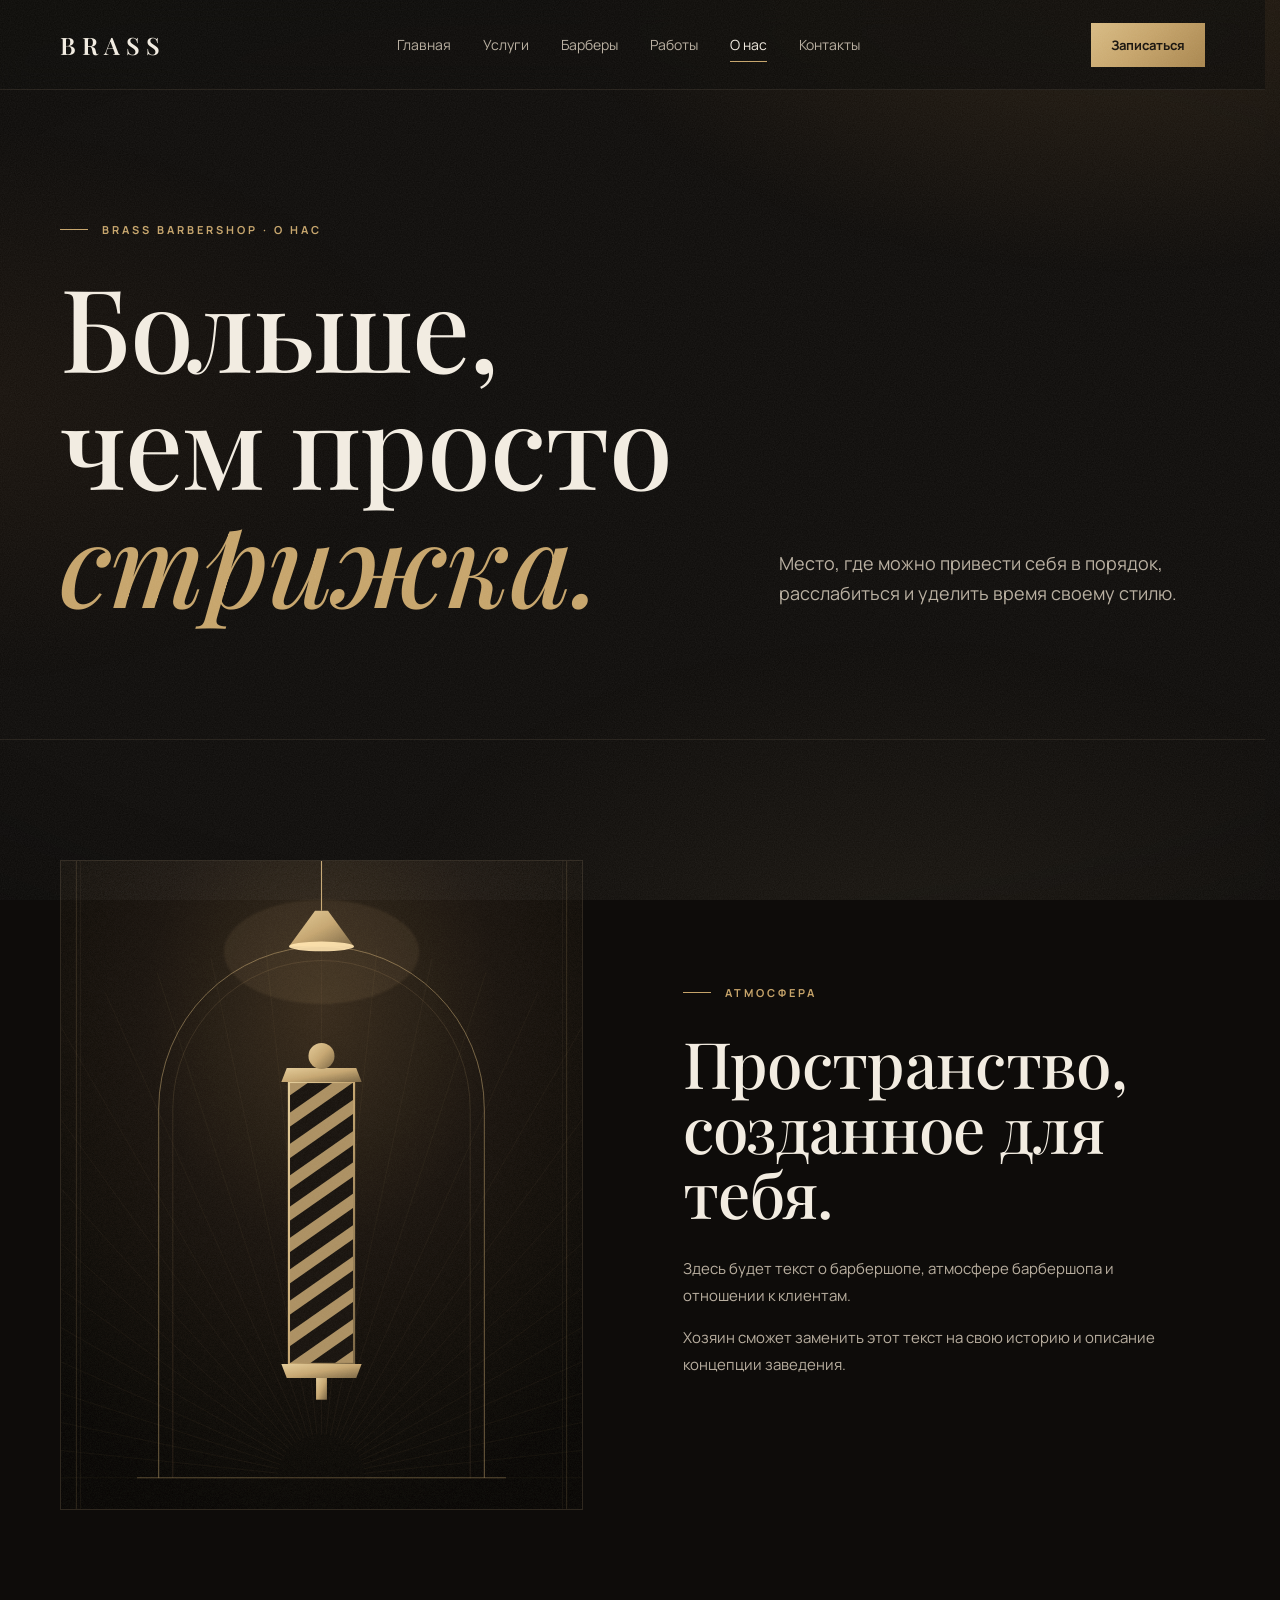
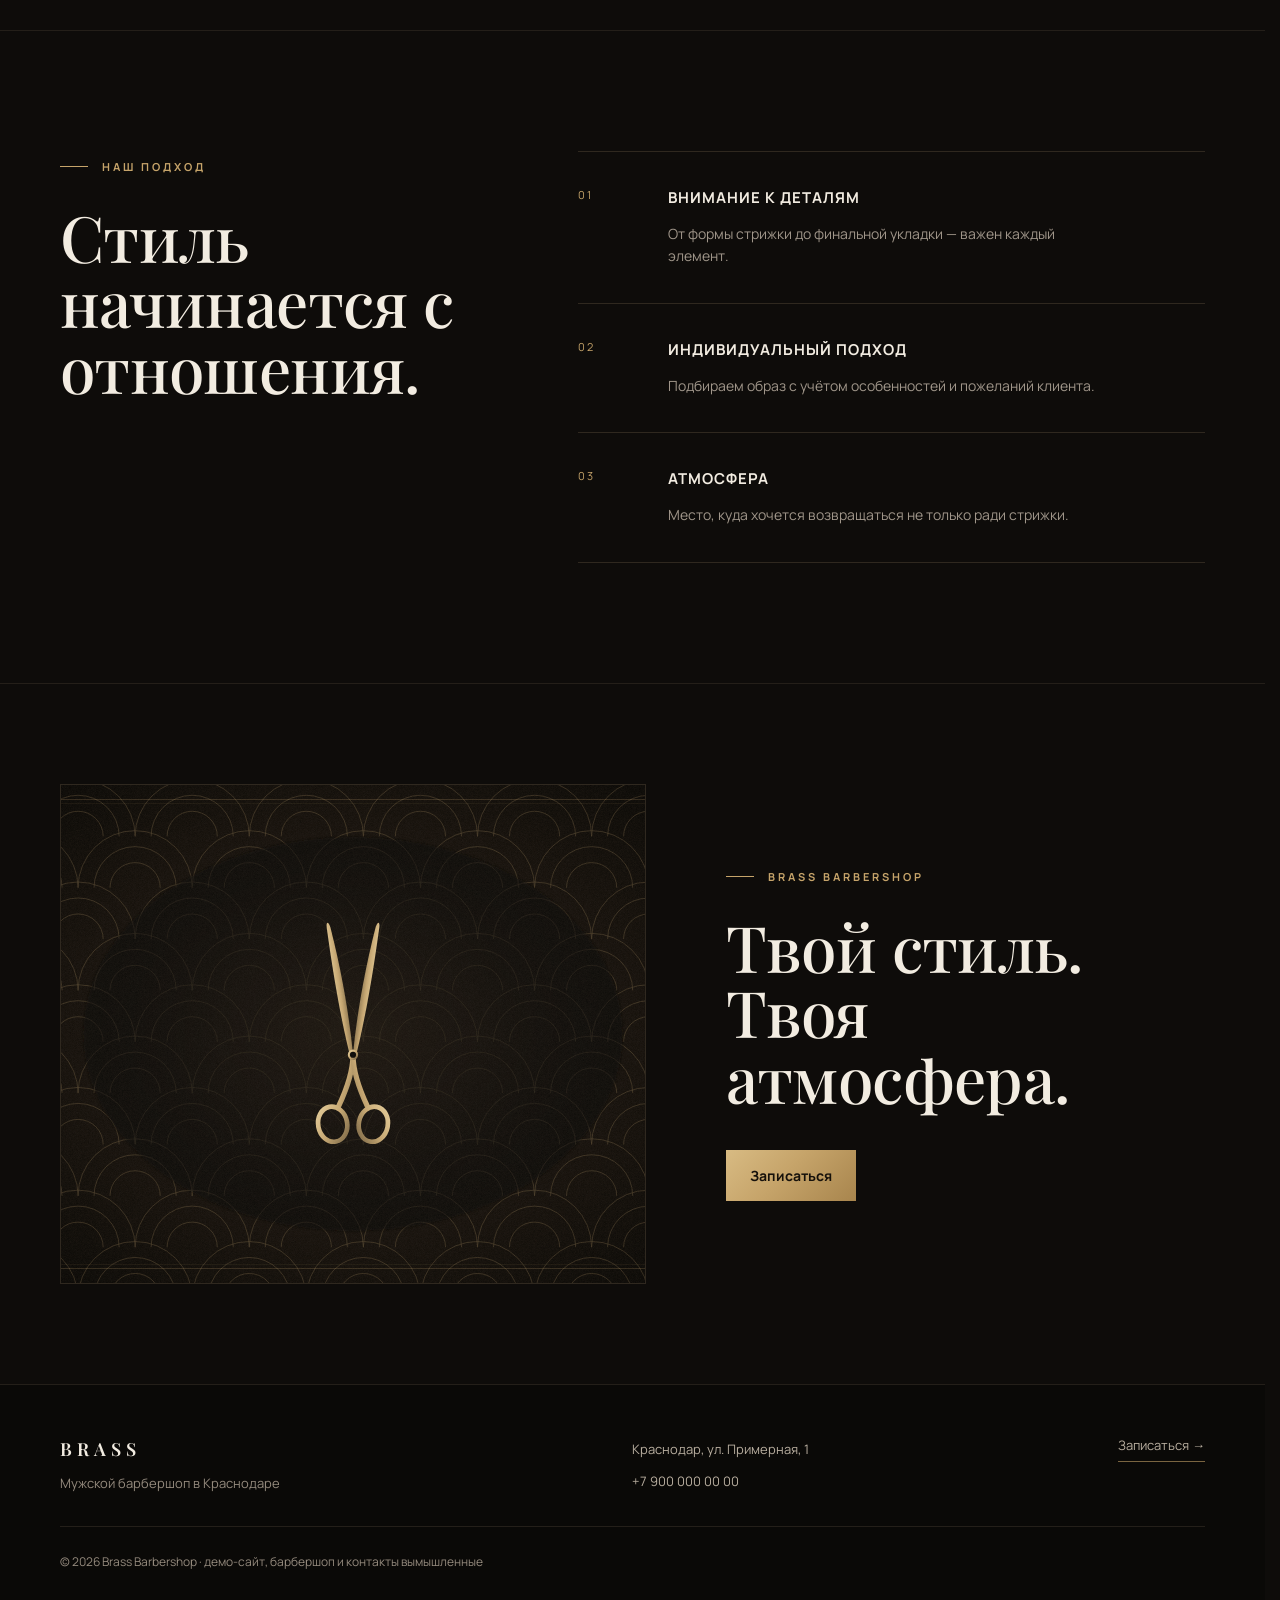
==== about.html @ c5e8a31a "Barbershop website template Static multi-page site for a men's barbershop with a fictional brand "Br" ====
<!DOCTYPE html>
<html lang="ru">

<head>

    <meta charset="UTF-8">

    <meta name="viewport"
          content="width=device-width, initial-scale=1.0">

    <title>О нас — Brass Barbershop</title>

    <!-- Демо-версия: закрыта от поисковиков до согласования с владельцем.
         После подписания договора удалить эту строку (см. README). -->
    <meta name="robots" content="noindex, nofollow">

    <meta name="description" content="О Brass Barbershop — мужском барбершопе в Краснодаре: атмосфера, подход и внимание к деталям.">

    <meta property="og:type" content="website">
    <meta property="og:site_name" content="Brass Barbershop">
    <meta property="og:locale" content="ru_RU">
    <meta property="og:title" content="О нас — Brass Barbershop">
    <meta property="og:description" content="О Brass Barbershop — мужском барбершопе в Краснодаре: атмосфера, подход и внимание к деталям.">

    <meta property="og:url" content="https://tsum323.github.io/barbershop-template/about.html">
    <meta property="og:image" content="https://tsum323.github.io/barbershop-template/images/og-image.jpg">
    <meta property="og:image:width" content="1200">
    <meta property="og:image:height" content="630">
    <meta property="og:image:alt" content="Латунные бритва и ножницы под лампой">
    <meta name="twitter:card" content="summary_large_image">

    <link rel="canonical" href="https://tsum323.github.io/barbershop-template/about.html">
    <meta name="theme-color" content="#0e0c0a">

    <link rel="icon" href="favicon.svg" type="image/svg+xml">
    <link rel="apple-touch-icon" href="apple-touch-icon.png">

    <link rel="preload" href="fonts/playfair-display-cyrillic-500-normal.woff2" as="font" type="font/woff2" crossorigin>
    <link rel="preload" href="fonts/manrope-cyrillic-400-normal.woff2" as="font" type="font/woff2" crossorigin>
    <link rel="stylesheet" href="style.css?v=20261015">

</head>

<body>

    <a href="#main" class="skip-link">Перейти к содержимому</a>

    <header class="header">

        <a href="index.html" class="logo">BRASS</a>

        <nav class="nav">
            <a href="index.html">Главная</a>
            <a href="services.html">Услуги</a>
            <a href="barbers.html">Барберы</a>
            <a href="works.html">Работы</a>
            <a href="about.html">О нас</a>
            <a href="contacts.html">Контакты</a>
        </nav>

        <a href="contacts.html" class="header-button" data-booking>Записаться</a>

    </header>

<main id="main">

    <section class="about-page-hero">

        <div>

            <p class="section-label">
                BRASS BARBERSHOP · О НАС
            </p>

            <h1>
                Больше,<br>
                чем просто<br>
                <em>стрижка.</em>
            </h1>

        </div>

        <p class="about-page-intro">
            Место, где можно привести себя
            в порядок, расслабиться и уделить
            время своему стилю.
        </p>

    </section>

    <section class="about-story">

        <div class="about-photo">
            <img class="media-fill" src="images/interior.svg" alt="Иллюстрация: барберский столб под лампой" width="960" height="1280" loading="lazy" decoding="async">
        </div>

        <div class="about-story-content">

            <p class="section-label">
                АТМОСФЕРА
            </p>

            <h2>
                Пространство,
                созданное
                для тебя.
            </h2>

            <p>
                Здесь будет текст о барбершопе,
                атмосфере барбершопа и отношении
                к клиентам.
            </p>

            <p>
                Хозяин сможет заменить этот текст
                на свою историю и описание
                концепции заведения.
            </p>

        </div>

    </section>

    <section class="about-values">

        <div class="about-values-heading">

            <p class="section-label">
                НАШ ПОДХОД
            </p>

            <h2>
                Стиль начинается
                с отношения.
            </h2>

        </div>

        <div class="about-values-list">

            <div class="about-value">

                <span>01</span>

                <div>

                    <h3>
                        Внимание к деталям
                    </h3>

                    <p>
                        От формы стрижки до финальной
                        укладки — важен каждый элемент.
                    </p>

                </div>

            </div>

            <div class="about-value">

                <span>02</span>

                <div>

                    <h3>
                        Индивидуальный подход
                    </h3>

                    <p>
                        Подбираем образ с учётом
                        особенностей и пожеланий клиента.
                    </p>

                </div>

            </div>

            <div class="about-value">

                <span>03</span>

                <div>

                    <h3>
                        Атмосфера
                    </h3>

                    <p>
                        Место, куда хочется возвращаться
                        не только ради стрижки.
                    </p>

                </div>

            </div>

        </div>

    </section>

    <section class="about-final">

        <div class="about-final-photo">
            <img class="media-fill" src="images/atmosphere.svg" alt="Иллюстрация: узор в стиле ар-деко и ножницы" width="1280" height="960" loading="lazy" decoding="async">
        </div>

        <div class="about-final-content">

            <p class="section-label">
                BRASS BARBERSHOP
            </p>

            <h2>
                Твой стиль.<br>
                Твоя атмосфера.
            </h2>

            <a href="contacts.html"
               class="button button-light"
               data-booking>
                Записаться
            </a>

        </div>

    </section>

</main>

    <!-- FOOTER -->

    <footer class="footer">

        <div class="footer-brand">
            <a href="index.html" class="footer-logo">BRASS</a>
            <p>Мужской барбершоп в Краснодаре</p>
        </div>

        <address class="footer-contacts">
            <a href="https://yandex.ru/maps/35/krasnodar/" target="_blank" rel="noopener noreferrer">Краснодар, ул. Примерная, 1</a>
            <a href="tel:+79000000000">+7 900 000 00 00</a>
        </address>

        <a href="contacts.html" class="footer-cta" data-booking>Записаться →</a>

        <p class="footer-copy">© <span data-year>2026</span> Brass Barbershop · демо-сайт, барбершоп и контакты вымышленные</p>

    </footer>
<button class="back-to-top" aria-label="Вернуться наверх">↑</button>

<script src="script.js?v=20261015"></script>
</body>

</html>
---- style.css ----
/* FONTS (SIL Open Font License, see fonts/) */

@font-face {
    font-family: "Playfair Display";
    font-style: normal;
    font-weight: 500;
    font-display: swap;
    src: url("fonts/playfair-display-cyrillic-500-normal.woff2") format("woff2");
    unicode-range: U+0301, U+0400-045F, U+0490-0491, U+04B0-04B1, U+2116;
}

@font-face {
    font-family: "Playfair Display";
    font-style: normal;
    font-weight: 500;
    font-display: swap;
    src: url("fonts/playfair-display-latin-500-normal.woff2") format("woff2");
    unicode-range: U+0000-00FF, U+0131, U+0152-0153, U+02BB-02BC, U+02C6, U+02DA, U+02DC, U+0304, U+0308, U+0329, U+2000-206F, U+20AC, U+2122, U+2191, U+2193, U+2212, U+2215, U+FEFF, U+FFFD, U+20BD;
}

@font-face {
    font-family: "Playfair Display";
    font-style: italic;
    font-weight: 500;
    font-display: swap;
    src: url("fonts/playfair-display-cyrillic-500-italic.woff2") format("woff2");
    unicode-range: U+0301, U+0400-045F, U+0490-0491, U+04B0-04B1, U+2116;
}

@font-face {
    font-family: "Playfair Display";
    font-style: italic;
    font-weight: 500;
    font-display: swap;
    src: url("fonts/playfair-display-latin-500-italic.woff2") format("woff2");
    unicode-range: U+0000-00FF, U+0131, U+0152-0153, U+02BB-02BC, U+02C6, U+02DA, U+02DC, U+0304, U+0308, U+0329, U+2000-206F, U+20AC, U+2122, U+2191, U+2193, U+2212, U+2215, U+FEFF, U+FFFD, U+20BD;
}

@font-face {
    font-family: "Playfair Display";
    font-style: normal;
    font-weight: 600;
    font-display: swap;
    src: url("fonts/playfair-display-cyrillic-600-normal.woff2") format("woff2");
    unicode-range: U+0301, U+0400-045F, U+0490-0491, U+04B0-04B1, U+2116;
}

@font-face {
    font-family: "Playfair Display";
    font-style: normal;
    font-weight: 600;
    font-display: swap;
    src: url("fonts/playfair-display-latin-600-normal.woff2") format("woff2");
    unicode-range: U+0000-00FF, U+0131, U+0152-0153, U+02BB-02BC, U+02C6, U+02DA, U+02DC, U+0304, U+0308, U+0329, U+2000-206F, U+20AC, U+2122, U+2191, U+2193, U+2212, U+2215, U+FEFF, U+FFFD, U+20BD;
}

@font-face {
    font-family: "Manrope";
    font-style: normal;
    font-weight: 400;
    font-display: swap;
    src: url("fonts/manrope-cyrillic-400-normal.woff2") format("woff2");
    unicode-range: U+0301, U+0400-045F, U+0490-0491, U+04B0-04B1, U+2116;
}

@font-face {
    font-family: "Manrope";
    font-style: normal;
    font-weight: 400;
    font-display: swap;
    src: url("fonts/manrope-latin-400-normal.woff2") format("woff2");
    unicode-range: U+0000-00FF, U+0131, U+0152-0153, U+02BB-02BC, U+02C6, U+02DA, U+02DC, U+0304, U+0308, U+0329, U+2000-206F, U+20AC, U+2122, U+2191, U+2193, U+2212, U+2215, U+FEFF, U+FFFD, U+20BD;
}

@font-face {
    font-family: "Manrope";
    font-style: normal;
    font-weight: 500;
    font-display: swap;
    src: url("fonts/manrope-cyrillic-500-normal.woff2") format("woff2");
    unicode-range: U+0301, U+0400-045F, U+0490-0491, U+04B0-04B1, U+2116;
}

@font-face {
    font-family: "Manrope";
    font-style: normal;
    font-weight: 500;
    font-display: swap;
    src: url("fonts/manrope-latin-500-normal.woff2") format("woff2");
    unicode-range: U+0000-00FF, U+0131, U+0152-0153, U+02BB-02BC, U+02C6, U+02DA, U+02DC, U+0304, U+0308, U+0329, U+2000-206F, U+20AC, U+2122, U+2191, U+2193, U+2212, U+2215, U+FEFF, U+FFFD, U+20BD;
}

@font-face {
    font-family: "Manrope";
    font-style: normal;
    font-weight: 600;
    font-display: swap;
    src: url("fonts/manrope-cyrillic-600-normal.woff2") format("woff2");
    unicode-range: U+0301, U+0400-045F, U+0490-0491, U+04B0-04B1, U+2116;
}

@font-face {
    font-family: "Manrope";
    font-style: normal;
    font-weight: 600;
    font-display: swap;
    src: url("fonts/manrope-latin-600-normal.woff2") format("woff2");
    unicode-range: U+0000-00FF, U+0131, U+0152-0153, U+02BB-02BC, U+02C6, U+02DA, U+02DC, U+0304, U+0308, U+0329, U+2000-206F, U+20AC, U+2122, U+2191, U+2193, U+2212, U+2215, U+FEFF, U+FFFD, U+20BD;
}

@font-face {
    font-family: "Manrope";
    font-style: normal;
    font-weight: 700;
    font-display: swap;
    src: url("fonts/manrope-cyrillic-700-normal.woff2") format("woff2");
    unicode-range: U+0301, U+0400-045F, U+0490-0491, U+04B0-04B1, U+2116;
}

@font-face {
    font-family: "Manrope";
    font-style: normal;
    font-weight: 700;
    font-display: swap;
    src: url("fonts/manrope-latin-700-normal.woff2") format("woff2");
    unicode-range: U+0000-00FF, U+0131, U+0152-0153, U+02BB-02BC, U+02C6, U+02DA, U+02DC, U+0304, U+0308, U+0329, U+2000-206F, U+20AC, U+2122, U+2191, U+2193, U+2212, U+2215, U+FEFF, U+FFFD, U+20BD;
}

:root {
    /* Тёплый «табачный» тёмный, как морёное дерево в зале */
    --color-bg: #0e0c0a;
    --color-surface: #17130f;

    --color-text: #f2ece1;
    --color-white: #fffaf2;
    --color-text-soft: #b8ae9f;
    --color-text-muted: #a0968a;
    --color-text-faint: #948a7d;

    /* Латунь — бритвы, фурнитура, 1920-е */
    --color-accent: #c6a46a;
    --color-accent-strong: #dcc08a;
    --color-accent-soft: rgba(198, 164, 106, 0.12);

    --color-line: #241f19;
    --color-border: #2f281f;
    --color-border-strong: #3d3428;
    --color-border-hover: #7a6440;

    --placeholder-bg: linear-gradient(145deg, #2a231b, #14110d);

    --font-display: "Playfair Display", Georgia, "Times New Roman", serif;
    --font-body: "Manrope", "Helvetica Neue", Arial, sans-serif;
}

* {
    box-sizing: border-box;
}

html {
    scroll-behavior: smooth;

    /* место под полосу прокрутки всегда зарезервировано,
       поэтому страница не прыгает при открытии окна записи */
    scrollbar-gutter: stable;

    background: var(--color-bg);
}

body {
    position: relative;

    /* свой контекст наложения: фон со светом ламп (z-index: -1)
       рисуется поверх фона body, но под содержимым */
    isolation: isolate;

    margin: 0;

    background: var(--color-bg);
    color: var(--color-text);
    font-family: var(--font-body);

    -webkit-font-smoothing: antialiased;
}

/* Фон: тёплый свет ламп и мягкая виньетка */

body::before {
    content: "";

    position: fixed;
    inset: 0;
    z-index: -1;

    pointer-events: none;

    background:
        radial-gradient(ellipse 70% 55% at 88% -5%, rgba(214, 150, 72, 0.13), transparent 65%),
        radial-gradient(ellipse 55% 45% at -5% 45%, rgba(150, 95, 45, 0.08), transparent 70%),
        radial-gradient(ellipse 60% 50% at 70% 105%, rgba(198, 164, 106, 0.06), transparent 70%),
        radial-gradient(ellipse 120% 90% at 50% 50%, transparent 55%, rgba(0, 0, 0, 0.55) 100%);
}

/* Плёночное зерно поверх всего сайта */

body::after {
    content: "";

    position: fixed;
    inset: 0;
    z-index: 9000;

    pointer-events: none;

    opacity: 0.07;

    background-image: url("data:image/svg+xml,%3Csvg xmlns='http://www.w3.org/2000/svg' width='220' height='220'%3E%3Cfilter id='n'%3E%3CfeTurbulence type='fractalNoise' baseFrequency='0.85' numOctaves='3' stitchTiles='stitch'/%3E%3CfeColorMatrix values='0 0 0 0 1 0 0 0 0 1 0 0 0 0 1 0 0 0 0.9 0'/%3E%3C/filter%3E%3Crect width='100%25' height='100%25' filter='url(%23n)'/%3E%3C/svg%3E");
}

h1,
h2,
.service-price,
.price-value {
    font-variant-numeric: lining-nums;
}

h1,
h2 {
    font-family: var(--font-display);
    font-weight: 500;
    letter-spacing: -0.01em;
}

h1 em,
h2 em {
    font-style: italic;
    color: var(--color-accent);
}

::selection {
    background: var(--color-accent);
    color: var(--color-bg);
}

a {
    color: inherit;
    text-decoration: none;
}

:focus-visible {
    outline: 2px solid var(--color-accent);
    outline-offset: 3px;
}

/* Окно записи открыто: страница под ним не прокручивается
   (position: fixed нужен для iOS Safari, top задаёт script.js) */

body.booking-open {
    position: fixed;

    width: 100%;

    overflow: hidden;
}

/* ACCESSIBILITY HELPERS */

.skip-link {
    position: absolute;
    top: 12px;
    left: 12px;
    z-index: 10000;

    padding: 12px 18px;

    background: var(--color-accent);
    color: var(--color-bg);

    font-size: 14px;
    font-weight: 700;

    transform: translateY(-200%);

    transition: transform 0.2s ease;
}

.skip-link:focus {
    transform: translateY(0);
}

.visually-hidden {
    position: absolute;

    width: 1px;
    height: 1px;

    margin: -1px;
    padding: 0;

    overflow: hidden;
    clip: rect(0 0 0 0);
    white-space: nowrap;

    border: 0;
}

/* HEADER */

.header {
    min-height: 90px;
    padding: 0 60px;

    display: flex;
    align-items: center;
    justify-content: space-between;

    border-bottom: 1px solid var(--color-line);

    position: sticky;

    top: 0;

    z-index: 100;

    background: rgba(14, 12, 10, 0.78);

    backdrop-filter: blur(14px);

    -webkit-backdrop-filter: blur(14px);
}

.logo {
    font-size: 24px;
    font-weight: 600;
    letter-spacing: 6px;

    font-family: var(--font-display);
}

.nav {
    display: flex;
    align-items: center;
    gap: 32px;
}

.nav a {
    color: var(--color-text-soft);
    font-size: 14px;
    transition: color 0.3s ease;
}

.nav a:hover {
    color: var(--color-white);
}

.header-button {
    padding: 13px 20px;

    background: linear-gradient(135deg, #d8bb83 0%, #c6a46a 45%, #a8854d 100%);
    color: #16110b;

    font-size: 13px;
    font-weight: 700;

    transition: transform 0.3s ease,
                background 0.3s ease;
}

.header-button:hover {
    transform: translateY(-2px);
    background: linear-gradient(135deg, #e6cd9b 0%, #d3b37a 45%, #b8955b 100%);

    box-shadow: 0 10px 30px rgba(198, 164, 106, 0.18);
}
/* HERO */

.hero {
    min-height: calc(100vh - 90px);
    padding: 80px 60px;

    display: grid;
    grid-template-columns: 1fr 0.9fr;
    gap: 70px;

    align-items: stretch;
}

.hero-content {
    max-width: 680px;
}

.hero-label {
    margin: 0 0 25px;

    color: var(--color-accent);
    font-size: 12px;
    font-weight: 700;
    letter-spacing: 3px;

    display: flex;

    align-items: center;

    gap: 14px;
}

.hero h1 {
    margin: 0;

    font-size: clamp(52px, 6vw, 88px);
    line-height: 1.02;
    max-width:650px;
}

.hero-description {
    max-width: 520px;
    margin: 30px 0 0;

    color: var(--color-text-soft);
    font-size: 18px;
    line-height: 1.6;
}

.hero-buttons {
    display: flex;
    gap: 15px;
    margin-top: 40px;
    flex-wrap: wrap;
}

.button {
    display: inline-block;
    padding: 16px 24px;

    font-size: 14px;
    font-weight: 700;

    transition: transform 0.3s ease,
                background 0.3s ease,
                color 0.3s ease;
}

.button-light {
    background: linear-gradient(135deg, #d8bb83 0%, #c6a46a 45%, #a8854d 100%);
    color: #16110b;
}

.button-light:hover {
    background: linear-gradient(135deg, #e6cd9b 0%, #d3b37a 45%, #b8955b 100%);
    transform: translateY(-3px);

    box-shadow: 0 10px 30px rgba(198, 164, 106, 0.18);
}

.button-outline {
    border: 1px solid rgba(198, 164, 106, 0.45);
    color: var(--color-text);
}

.button-outline:hover {
    background: var(--color-accent);
    color: #16110b;
    transform: translateY(-3px);

    border-color: var(--color-accent);
}

/* HERO IMAGE */

.hero-image {
    position: relative;

    width: 100%;
    aspect-ratio: 3 / 2;
    overflow: hidden;

    transition:
        transform 0.5s ease,
        box-shadow 0.5s ease;
}

.hero-image:hover {
    transform: translateY(-4px);
    box-shadow:
        0 40px 85px rgba(0, 0, 0, 0.55),
        0 0 0 1px rgba(255, 255, 255, 0.04);
}

.hero-image::before {
    content: "";

    position: absolute;
    inset: 14px;
    z-index: 1;

    pointer-events: none;

    border: 1px solid rgba(220, 192, 138, 0.35);
}

.hero-image::after {
    content: "BRASS";
    position: absolute;
    bottom: 32px;
    left: 34px;

    color: var(--color-accent-strong);
    font-size: 11px;
    letter-spacing: 4px;
    font-weight: 700;

    opacity: 0.8;

    z-index: 1;
}

.hero-image img {
    width: 100%;
    height: 100%;
    display: block;

    object-fit: cover;
    object-position: center;

    transition:
        transform 0.7s ease,
        filter 0.7s ease;

    filter: saturate(0.9) contrast(1.05);
}

.hero-image:hover img {
    transform: scale(1.04);
}

/* INTRO */

.services-preview,
.barbers-preview,
.price-section {
    background: linear-gradient(180deg, rgba(198, 164, 106, 0.035), rgba(198, 164, 106, 0) 55%);
}

.intro,
.services-preview,
.works-preview,
.reviews-preview,
.barbers-preview {
    padding: 120px 60px;
    border-top: 1px solid var(--color-line);
}

.intro-top {
    display: grid;
    grid-template-columns: 0.7fr 1.3fr;
    gap: 60px;
}

.section-label::before,
.hero-label::before {
    content: "";

    width: 28px;
    height: 1px;

    flex-shrink: 0;

    background: var(--color-accent);
}

.section-label {
    margin: 8px 0 0;

    color: var(--color-accent);
    font-size: 11px;
    font-weight: 700;
    letter-spacing: 3px;

    display: flex;

    align-items: center;

    gap: 14px;
}

.intro h2 {
    margin: 0;

    font-size: clamp(40px, 5vw, 68px);
    line-height: 1;
}

.intro-content {
    margin-top: 90px;
    display: grid;
    grid-template-columns: 0.7fr 1.3fr;
    gap: 60px;
}

.intro-text {
    margin: 0;

    color: var(--color-text-soft);
    font-size: 17px;
    line-height: 1.7;
}

.intro-features {
    display: grid;
    grid-template-columns: repeat(3, 1fr);
    gap: 30px;
}

.feature {
    padding-top: 20px;
    border-top: 1px solid var(--color-border-strong);
}

.feature-number {
    color: var(--color-accent);
    font-size: 11px;
    letter-spacing: 2px;
}

.feature h3 {
    margin: 35px 0 15px;

    font-size: 18px;
    line-height: 1.2;
}

.feature p {
    margin: 0;

    color: #8f8a84;
    font-size: 14px;
    line-height: 1.6;
}
/* SERVICES PREVIEW */

.services-heading,
.works-heading,
.reviews-heading,
.barbers-heading {
    display: flex;
    align-items: flex-end;
    justify-content: space-between;
    gap: 40px;
}

.services-heading h2,
.works-heading h2,
.reviews-heading h2,
.barbers-heading h2,
.offers-heading h2 {
    margin: 25px 0 0;

    font-size: clamp(40px, 5vw, 68px);
    line-height: 1;
}

.services-link,
.works-link,
.barbers-link {
    padding-bottom: 8px;

    border-bottom: 1px solid var(--color-border-hover);

    color: var(--color-text-soft);
    font-size: 13px;

    transition: color 0.3s ease,
                border-color 0.3s ease;
}

.services-link:hover,
.works-link:hover,
.barbers-link:hover {
    color: var(--color-white);
    border-color: var(--color-white);
}

/* SERVICE CARDS */

.services-grid {
    margin-top: 80px;

    display: grid;
    grid-template-columns: repeat(2, 1fr);

    border-top: 1px solid var(--color-border-strong);
}
.service-card {
    min-height: 220px;
    padding: 30px;

    display: grid;
    grid-template-columns: 50px 1fr auto;
    gap: 20px;
    align-items: start;

    position: relative;
    overflow: hidden;

    border-bottom: 1px solid var(--color-border-strong);

    transition:
        background 0.4s ease,
        transform 0.4s ease,
        box-shadow 0.4s ease,
        border-color 0.4s ease;
}

.service-card:nth-child(odd) {
    border-right: 1px solid var(--color-border-strong);
}

.service-card:hover {
    background: var(--color-accent-soft);
    transform: translateY(-4px);
    box-shadow: 0 12px 30px rgba(0, 0, 0, 0.18);
}

.service-number {
    color: var(--color-accent);
    font-size: 11px;
    letter-spacing: 2px;
}

.service-info h3 {
    margin: 0;

    font-size: 20px;
    font-weight: 600;
}

.service-info p {
    max-width: 280px;
    margin: 12px 0 0;

    color: var(--color-text-muted);
    font-size: 13px;
    line-height: 1.6;
}

.service-price {
    color: var(--color-accent-strong);
    font-size: 18px;
    font-weight: 600;
    white-space: nowrap;

    font-family: var(--font-display);
}

.services-note {
    margin: 20px 0 0;

    color: var(--color-text-faint);
    font-size: 11px;
}
/* WORKS PREVIEW */

/* WORKS GRID */

.works-grid {
    margin-top: 80px;

    display: grid;
    grid-template-columns: repeat(2, minmax(0,1fr));
    gap: 20px;
}

.work-small span {
    position: absolute;
    left: 20px;
    bottom: 20px;

    padding: 8px 12px;

    color: var(--color-white);
    font-size: 11px;
    font-weight: 700;
    letter-spacing: 2.5px;

    background: rgba(12, 12, 11, 0.72);
    backdrop-filter: blur(8px);

    border: 1px solid rgba(255, 255, 255, 0.12);

    transition:
        background 0.4s ease,
        border-color 0.4s ease,
        transform 0.4s ease;
}

.work-small:hover span {
    background: rgba(12, 12, 11, 0.9);
    border-color: rgba(255, 255, 255, 0.25);
    transform: translateY(-3px);
}
/* WORK CARDS */

.work-small {
    position: relative;

    height: 380px;

    overflow: hidden;

    border: 1px solid var(--color-border);

    background: var(--placeholder-bg);

    transition: transform 0.3s ease,
                border-color 0.3s ease;
}

.work-small:hover {
    transform: translateY(-4px);
    border-color: var(--color-border-hover);
}

.work-placeholder {
    width: 100%;
    height: 100%;

    display: flex;
    align-items: center;
    justify-content: center;

    color: var(--color-text-faint);

    font-size: 13px;
    font-weight: 700;
    letter-spacing: 3px;
}
/* REVIEWS */

.reviews-note {
    max-width: 340px;
    margin: 0;

    color: var(--color-text-faint);
    font-size: 13px;
    line-height: 1.6;
}

.reviews-grid {
    margin-top: 80px;

    display: grid;
    grid-template-columns: repeat(3, 1fr);
    gap: 20px;
}

.review-card {
    min-height: 300px;
    padding: 34px;

    display: flex;
    flex-direction: column;
    justify-content: space-between;

    border: 1px solid var(--color-border);
    background: linear-gradient(160deg, #1b1611, #120f0c);

    transition:
        transform 0.4s ease,
        border-color 0.4s ease;
}

.review-card:hover {
    transform: translateY(-5px);
    border-color: var(--color-border-hover);
}

.review-mark {
    color: var(--color-accent);
    font-family: var(--font-display);
    font-size: 54px;
    line-height: 0.8;
}

.review-card p {
    margin: 26px 0 30px;

    color: var(--color-text-soft);
    font-size: 16px;
    line-height: 1.7;
}

.review-author {
    display: flex;
    flex-direction: column;
    gap: 6px;
}

.review-author strong {
    color: var(--color-text);
    font-size: 11px;
    font-weight: 700;
    letter-spacing: 2px;
}

.review-author span {
    color: var(--color-text-faint);
    font-size: 11px;
}

/* BARBERS */

/* BARBER CARDS */

.barbers-grid {
    margin-top: 80px;

    display: grid;
    grid-template-columns: repeat(3, 1fr);
    gap: 20px;
}

.barber-card {
    display: block;
}

.barber-photo {
    height: 480px;

    display: flex;
    align-items: center;
    justify-content: center;

    border: 1px solid var(--color-border);

    background: var(--placeholder-bg);

    color: var(--color-text-faint);

    font-size: 12px;
    font-weight: 700;
    letter-spacing: 3px;

    transition: transform 0.3s ease,
                border-color 0.3s ease;
}

.barber-card:hover .barber-photo {
    transform: translateY(-4px);
    border-color: var(--color-border-hover);
}

.barber-info {
    padding-top: 20px;

    display: flex;
    justify-content: space-between;
    align-items: flex-start;
}

.barber-info h3 {
    margin: 0;

    font-size: 16px;
    letter-spacing: 1px;
}

.barber-info p {
    margin: 7px 0 0;

    color: var(--color-text-muted);
    font-size: 12px;
}

.barber-info > span {
    color: var(--color-accent);
    font-size: 11px;
    letter-spacing: 2px;
}
/* ABOUT PREVIEW */

.about-preview {
    padding: 120px 60px;

    display: grid;
    grid-template-columns: 1.1fr 0.9fr;
    gap: 80px;

    border-top: 1px solid var(--color-line);
}

.about-photo {
    min-height: 650px;

    display: flex;
    align-items: center;
    justify-content: center;

    border: 1px solid var(--color-border);

    background: var(--placeholder-bg);

    color: var(--color-text-faint);

    font-size: 12px;
    font-weight: 700;
    letter-spacing: 3px;
}

.about-content {
    align-self: center;
    max-width: 560px;
}

.about-content h2 {
    margin: 25px 0 30px;

    font-size: clamp(42px, 5vw, 68px);
    line-height: 1;
}

.about-text {
    max-width: 430px;
    margin: 0;

    color: var(--color-text-soft);
    font-size: 17px;
    line-height: 1.7;
}

.about-link {
    display: inline-block;
    margin-top: 35px;

    padding-bottom: 8px;

    border-bottom: 1px solid var(--color-border-hover);

    color: var(--color-text);
    font-size: 13px;

    transition: border-color 0.3s ease;
}

.about-link:hover {
    border-color: var(--color-white);
}

/* CONTACT PREVIEW */

.contact-preview {
    padding: 120px 60px;

    display: grid;
    grid-template-columns: 1.2fr 0.8fr;
    gap: 80px;

    border-top: 1px solid var(--color-line);
    border-bottom: 1px solid var(--color-line);
}
.contact-main h2 {
    margin: 25px 0 40px;

    font-size: clamp(46px, 6vw, 82px);
    line-height: 1.02;
}

.contact-button {
    display: inline-block;

    padding: 16px 28px;

    background: linear-gradient(135deg, #d8bb83 0%, #c6a46a 45%, #a8854d 100%);
    color: #16110b;

    font-size: 13px;
    font-weight: 700;

    transition: transform 0.3s ease,
                background 0.3s ease;
}

.contact-button:hover {
    background: linear-gradient(135deg, #e6cd9b 0%, #d3b37a 45%, #b8955b 100%);
    transform: translateY(-3px);

    box-shadow: 0 10px 30px rgba(198, 164, 106, 0.18);
}

/* CONTACT INFO */

.contact-info {
    display: flex;
    flex-direction: column;
    gap: 45px;

    align-self: end;
}

.contact-item {
    padding: 30px 0;

    border-top: 1px solid var(--color-border);
}

.contact-item:last-child {
    border-bottom: 1px solid var(--color-border);
}

.contact-item span {
    display: block;

    margin-bottom: 12px;

    color: var(--color-text-faint);

    font-size: 11px;
    font-weight: 700;
    letter-spacing: 2px;
}

.contact-item p,
.contact-item a {
    display: block;

    margin: 0;

    color: var(--color-text);

    font-size: 16px;
    line-height: 1.6;
}

.contact-item a {
    transition: color 0.3s ease;
}

.contact-item a:hover {
    color: var(--color-white);
}

/* SERVICES PAGE */

.services-page-hero,
.barbers-page-hero,
.works-page-hero {
    padding: 120px 60px 140px;

    border-bottom: 1px solid var(--color-line);
}

.services-page-hero h1,
.barbers-page-hero h1,
.works-page-hero h1 {
    margin: 30px 0 0;

    font-size: clamp(64px, 9vw, 130px);
    line-height: 1.02;
}

/* PRICE */

.price-section {
    padding: 120px 60px;
}

.price-heading {
    display: grid;
    grid-template-columns: 0.7fr 1.3fr;
    gap: 60px;
}

.price-heading-text {
    max-width: 500px;

    margin: 0;

    font-family: var(--font-body);
    font-weight: 400;

    color: var(--color-text-soft);
    font-size: 20px;
    line-height: 1.5;
}

.price-list {
    margin-top: 80px;

    border-top: 1px solid var(--color-border-strong);
}

.price-item {
    min-height: 180px;

    padding: 30px 0;

    display: grid;
    grid-template-columns: 70px 1fr auto;
    gap: 30px;
    align-items: start;

    border-bottom: 1px solid var(--color-border-strong);

}

.price-item > * {
    transition: transform 0.3s ease;
}

.price-item:hover > * {
    transform: translateX(15px);
}

.price-number {
    color: var(--color-accent);

    font-size: 11px;
    letter-spacing: 2px;
}

.price-info h3 {
    margin: 0;

    font-family: var(--font-display);

    font-size: 24px;
    font-weight: 600;
}

.price-info p {
    max-width: 420px;

    margin: 12px 0 0;

    color: var(--color-text-muted);

    font-size: 14px;
    line-height: 1.6;
}

.price-value {
    color: var(--color-accent-strong);

    font-size: 20px;
    font-weight: 600;

    white-space: nowrap;

    font-family: var(--font-display);
}

.price-note {
    margin: 20px 0 0;

    color: var(--color-text-faint);

    font-size: 11px;
}
/* OFFERS */

.offers-section {
    padding: 120px 60px;

    border-top: 1px solid var(--color-line);
}

.offers-heading {
    display: grid;
    grid-template-columns: 1.1fr 0.9fr;
    gap: 80px;
    align-items: end;
}

.offers-description {
    max-width: 430px;

    margin: 0;

    color: var(--color-text-muted);
    font-size: 15px;
    line-height: 1.7;
}

.offers-grid {
    margin-top: 80px;

    display: grid;
    grid-template-columns: repeat(3, 1fr);
    gap: 20px;
}

.offer-card {
    min-height: 320px;

    padding: 30px;

    display: flex;
    flex-direction: column;
    justify-content: space-between;

    border: 1px solid var(--color-border);

    background: linear-gradient(160deg, #1b1611, #120f0c);

    transition: transform 0.3s ease,
                border-color 0.3s ease;
}

.offer-card:hover {
    transform: translateY(-4px);
    border-color: var(--color-border-hover);
}

.offer-number {
    color: var(--color-accent);

    font-size: 11px;
    letter-spacing: 2px;
}

.offer-card h3 {
    margin: 0;

    font-size: 18px;
    letter-spacing: 1px;
}

.offer-card p {
    max-width: 280px;

    margin: 15px 0 0;

    color: var(--color-text-muted);
    font-size: 13px;
    line-height: 1.6;
}

.offer-card strong {
    font-size: 12px;
    letter-spacing: 2px;
}
/* BARBERS PAGE */

.services-page-description,
.barbers-page-description,
.works-page-description {
    max-width: 500px;

    margin: 45px 0 0;

    color: var(--color-text-soft);
    font-size: 18px;
    line-height: 1.6;
}

.services-page-description {
    max-width: 480px;
}

/* BARBERS LIST */

.barbers-page-list {
    padding: 120px 60px;
}

.barber-page-card {
    display: grid;
    grid-template-columns: 0.9fr 1.1fr;
    gap: 80px;

    padding: 0 0 100px;
    margin-bottom: 100px;

    border-bottom: 1px solid var(--color-border-strong);
}

.barber-page-card:last-child {
    margin-bottom: 0;
}

.barber-page-photo {
    height: 620px;

    display: flex;
    align-items: center;
    justify-content: center;

    border: 1px solid var(--color-border);

    background: var(--placeholder-bg);

    color: var(--color-text-faint);

    font-size: 12px;
    font-weight: 700;
    letter-spacing: 3px;
}

.barber-page-info {
    align-self: center;

    display: grid;
    grid-template-columns: 1fr 0.7fr;
    gap: 60px;
}

.barber-page-number {
    color: var(--color-accent);

    font-size: 11px;
    letter-spacing: 2px;
}

.barber-page-info h2 {
    margin: 25px 0 8px;

    font-size: clamp(34px, 4vw, 56px);
    line-height: 1;
}

.barber-page-info > div > p {
    margin: 0;

    color: var(--color-text-muted);
    font-size: 13px;
}

.barber-page-description {
    margin: 45px 0 0;

    color: var(--color-text-soft);

    font-size: 15px;
    line-height: 1.7;
}
/* WORKS PAGE */

/* GALLERY */

.works-gallery {
    padding: 100px 60px;

    display: grid;
    grid-template-columns: repeat(2, minmax(0, 1fr));
    gap: 24px;
}

.work-item {
    min-width: 0;
}

.work-photo {
    min-height: 420px;

    display: flex;
    align-items: center;
    justify-content: center;

    border: 1px solid var(--color-border);

    background: var(--placeholder-bg);

    color: var(--color-text-faint);

    font-size: 12px;
    font-weight: 700;
    letter-spacing: 3px;

    text-align: center;
    padding: 30px;
}

.work-caption {
    padding: 18px 0 35px;

    display: flex;
    justify-content: space-between;
    align-items: center;

    border-bottom: 1px solid var(--color-border);
}

.work-caption span {
    color: var(--color-accent);

    font-size: 11px;
    letter-spacing: 2px;
}

.work-caption strong {
    font-size: 12px;
    letter-spacing: 2px;
}
/* ABOUT PAGE */

.about-page-hero {
    min-height: 650px;

    padding: 120px 60px;

    display: grid;
    grid-template-columns: 1.2fr 0.8fr;
    gap: 80px;

    align-items: end;

    border-bottom: 1px solid var(--color-line);
}

.about-page-hero h1 {
    margin: 30px 0 0;

    font-size: clamp(64px, 9vw, 130px);
    line-height: 1.02;
}

.about-page-intro {
    max-width: 430px;

    margin: 0 0 10px;

    color: var(--color-text-soft);

    font-size: 18px;
    line-height: 1.7;
}

/* STORY */

.about-story {
    padding: 120px 60px;

    display: grid;
    grid-template-columns: 1fr 1fr;
    gap: 100px;

    border-bottom: 1px solid var(--color-line);
}

.about-story-content {
    align-self: center;
}

.about-story-content h2 {
    margin: 30px 0;

    font-size: clamp(42px, 5vw, 70px);
    line-height: 1.02;
}

.about-story-content > p:not(.section-label) {
    max-width: 500px;

    color: var(--color-text-soft);

    font-size: 15px;
    line-height: 1.8;
}

/* VALUES */

.about-values {
    padding: 120px 60px;

    display: grid;
    grid-template-columns: 0.8fr 1.2fr;
    gap: 100px;

    border-bottom: 1px solid var(--color-line);
}

.about-values-heading h2 {
    margin: 30px 0 0;

    font-size: clamp(42px, 5vw, 70px);
    line-height: 1.02;
}

.about-values-list {
    border-top: 1px solid var(--color-border);
}

.about-value {
    padding: 35px 0;

    display: grid;
    grid-template-columns: 60px 1fr;
    gap: 30px;

    border-bottom: 1px solid var(--color-border);
}

.about-value > span {
    color: var(--color-accent);

    font-size: 11px;
    letter-spacing: 2px;
}

.about-value h3 {
    margin: 0;

    text-transform: uppercase;

    font-size: 15px;
    letter-spacing: 1px;
}

.about-value p {
    max-width: 450px;

    margin: 15px 0 0;

    color: var(--color-text-muted);

    font-size: 14px;
    line-height: 1.6;
}

/* FINAL */

.about-final {
    min-height: 650px;

    padding: 100px 60px;

    display: grid;
    grid-template-columns: 1.1fr 0.9fr;
    gap: 80px;

    align-items: center;
}

.about-final-photo {
    height: 500px;

    display: flex;
    align-items: center;
    justify-content: center;

    border: 1px solid var(--color-border);

    background: var(--placeholder-bg);

    color: var(--color-text-faint);

    font-size: 12px;
    font-weight: 700;
    letter-spacing: 3px;
}

.about-final-content h2 {
    margin: 30px 0 40px;

    font-size: clamp(42px, 5vw, 70px);
    line-height: 1.02;
}
/* CONTACTS PAGE */

.contact-hero {
    min-height: 650px;

    padding: 120px 60px;

    display: grid;
    grid-template-columns: 1.2fr 0.8fr;
    gap: 80px;

    align-items: end;

    border-bottom: 1px solid var(--color-line);
}

.contact-intro h1 {
    margin: 30px 0 0;

    font-size: clamp(64px, 9vw, 130px);
    line-height: 1.02;
}

.contact-description {
    max-width: 430px;

    margin: 30px 0 35px;

    color: var(--color-text-soft);

    font-size: 18px;
    line-height: 1.7;
}

/* MAP */

.contact-map {
    padding: 60px;

    border-bottom: 1px solid var(--color-line);
}

.map-frame {
    display: block;

    width: 100%;
    height: 500px;

    border: 1px solid var(--color-border);

    background: var(--placeholder-bg);
}

.map-wrap {
    position: relative;
}

.map-shield {
    position: absolute;
    inset: 0;
    z-index: 1;

    display: flex;
    align-items: flex-end;
    justify-content: center;

    padding: 0 0 22px;

    border: 0;

    background: transparent;
    color: var(--color-text);

    font: inherit;

    cursor: pointer;
}

.map-shield span {
    padding: 10px 16px;

    background: rgba(14, 12, 10, 0.82);
    border: 1px solid var(--color-border-hover);

    font-size: 13px;
}

.map-wrap.is-active .map-shield {
    display: none;
}

.map-link {
    display: inline-block;

    margin-top: 20px;
    padding-bottom: 8px;

    border-bottom: 1px solid var(--color-border-hover);

    color: var(--color-text-soft);
    font-size: 13px;

    transition:
        color 0.3s ease,
        border-color 0.3s ease;
}

.map-link:hover {
    color: var(--color-white);
    border-color: var(--color-white);
}

/* FINAL */

.contact-final,

.page-cta {
    min-height: 500px;

    padding: 100px 60px;

    display: flex;

    align-items: flex-end;
    justify-content: space-between;

    gap: 60px;
}

.contact-final h2,

.page-cta h2 {
    margin: 30px 0 0;

    font-size: clamp(50px, 6vw, 90px);
    line-height: 1.02;
}

.page-cta {
    border-top: 1px solid var(--color-line);
}

/* кнопка не сжимается, даже если заголовок длинный */

.contact-final .button,
.page-cta .button {
    flex-shrink: 0;
}

/* FOOTER */

.footer {
    padding: 50px 60px 35px;

    display: grid;
    grid-template-columns: 1.2fr 1fr auto;
    gap: 30px 60px;
    align-items: start;

    border-top: 1px solid var(--color-line);

    color: var(--color-text-faint);

    font-size: 13px;
    line-height: 1.6;

    background: rgba(0, 0, 0, 0.25);
}

.footer-logo {
    display: inline-block;

    color: var(--color-text);

    font-family: var(--font-display);
    font-size: 18px;
    font-weight: 600;

    letter-spacing: 5px;
}

.footer p {
    margin: 0;
}

.footer-brand p {
    margin-top: 10px;
}

.footer-contacts {
    display: flex;
    flex-direction: column;
    gap: 4px;

    font-style: normal;
}

.footer-contacts a {
    padding: 4px 0;

    color: var(--color-text-soft);
}

.footer-cta {
    justify-self: start;

    padding-bottom: 6px;

    border-bottom: 1px solid var(--color-border-hover);

    color: var(--color-text-soft);
}

.footer a {
    transition:
        color 0.3s ease,
        border-color 0.3s ease;
}

.footer a:hover {
    color: var(--color-white);
}

.footer-copy {
    grid-column: 1 / -1;

    padding-top: 25px;

    border-top: 1px solid var(--color-line);

    font-size: 12px;
}

/* ========================================
   RESPONSIVE
======================================== */

/* TABLET */

@media (max-width: 1000px) {

    .header {
        padding: 0 35px;
    }

    .nav {
        gap: 0;
    }

    .nav a {
        flex: 1;
        text-align: center;
        font-size: 12px;
    }

    .header-button {
        padding: 11px 16px;
        font-size: 12px;
    }

    /* HERO */

    .hero {
        padding: 70px 35px;

        grid-template-columns: 1fr 0.8fr;

        gap: 35px;
    }

    .hero h1 {
        font-size: clamp(48px, 7vw, 72px);
    }

    .hero-image {
        height: 520px;
    }

    /* ABOUT */

    .about-page-hero {
        padding: 90px 35px;

        gap: 50px;
    }

    .about-page-hero h1 {
        font-size: clamp(54px, 8vw, 90px);
    }

    .about-story {
        padding: 90px 35px;

        gap: 60px;
    }

    .about-photo {
        min-height: 500px;
    }

    .about-values {
        padding: 90px 35px;

        gap: 60px;
    }

    .about-final {
        padding: 80px 35px;

        gap: 50px;
    }

    /* CONTACTS */

    .contact-hero {
        padding: 90px 35px;

        gap: 50px;
    }

    .contact-map {
        padding: 35px;
    }

    .contact-final,

    .page-cta {
        padding: 80px 35px;
    }

    .footer {
        padding: 45px 35px 30px;

        gap: 30px 40px;
    }

}

/* SMALL TABLET */

@media (max-width: 900px) {

    /* HEADER */

    .header {
        position: relative;

        min-height: auto;

        padding: 20px;

        flex-wrap: wrap;

        gap: 18px;
    }

    .logo {
        margin-right: auto;
    }

    .header-button {
        flex-shrink: 0;
    }

    .nav {
        order: 3;

        width: 100%;

        justify-content: flex-start;

        gap: 24px;

        overflow-x: auto;

        padding: 0 5px;

        scrollbar-width: none;
    }

    .nav::-webkit-scrollbar {
        display: none;
    }

    /* высота ссылки ~42px — удобно попадать пальцем */

    .nav a {
        flex-shrink: 0;

        padding: 12px 0;

        white-space: nowrap;

        font-size: 13px;
    }

    .nav a::after {
        bottom: 6px;
    }

    /* SERVICE CARDS: цена под описанием, иначе на iPad она обрезается */

    .service-card {
        grid-template-columns: 40px 1fr;
        gap: 10px 15px;
    }

    .service-price {
        grid-column: 2;
    }

    /* HERO */

    .hero {
        grid-template-columns: 1fr;

        gap: 40px;

        padding: 60px 20px;
    }

    .hero-content {
        max-width: none;
    }

    .hero-image {
        height: auto;

        aspect-ratio: 4 / 3;
    }

    /* BARBERS PAGE */

    .barber-page-card {
        display: block;
    }

    .barber-page-photo {
        min-height: 320px;

        margin-bottom: 35px;
    }

    .barber-page-info {
        display: block;
    }

    .barber-page-description {
        max-width: 100%;

        margin-top: 25px;
    }

}

/* MOBILE */

@media (max-width: 700px) {

    /* SECTIONS */

    .intro,
    .services-preview,
    .works-preview,
    .reviews-preview,
    .barbers-preview,
    .price-section,
    .offers-section,
    .barbers-page-list,
    .works-gallery {
        padding: 70px 20px;
    }

    .services-page-hero,
    .barbers-page-hero,
    .works-page-hero {
        padding: 70px 20px 80px;
    }

    .services-page-hero h1,
    .barbers-page-hero h1,
    .works-page-hero h1 {
        font-size: clamp(48px, 14vw, 75px);
    }

    .intro-top,
    .price-heading,
    .offers-heading {
        grid-template-columns: 1fr;
        gap: 30px;
    }

    .services-heading,
    .works-heading,
    .reviews-heading,
    .barbers-heading {
        flex-direction: column;
        align-items: flex-start;
        gap: 30px;
    }

    .services-grid,
    .works-grid,
    .reviews-grid,
    .barbers-grid,
    .price-list,
    .offers-grid {
        margin-top: 50px;
    }

    /* SERVICE CARDS */

    .service-card {
        min-height: auto;
        padding: 25px 0;
    }

    .service-card:nth-child(odd) {
        border-right: none;
    }

    /* PRICE */

    .price-item {
        min-height: auto;

        grid-template-columns: 40px 1fr;
        gap: 10px 15px;
    }

    .price-value {
        grid-column: 2;
    }

    /* GRIDS */

    .services-grid,
    .works-grid,
    .barbers-grid,
    .reviews-grid,
    .offers-grid,
    .works-gallery {
        grid-template-columns: 1fr;
    }

    .works-gallery {
        gap: 20px;
    }


    .intro-content {
        grid-template-columns: 1fr;
        gap: 50px;
    }

    .intro-features {
        grid-template-columns: 1fr;
        gap: 35px;
    }

    /* HEADER: меню в две строки, все пункты видны без прокрутки */

    .logo {
        font-size: 20px;
    }

    .nav {
        display: grid;
        grid-template-columns: repeat(3, auto);
        justify-content: space-between;
        gap: 0 12px;

        overflow: visible;

        padding: 0;
    }

    .nav a {
        flex: none;
    }

    .header-button {
        padding: 10px 14px;

        font-size: 11px;
    }

    /* HERO */

    .hero {
        min-height: auto;
    }

    .hero-label {
        margin-bottom: 20px;

        font-size: 11px;
        letter-spacing: 2px;
    }

    .hero h1 {
        font-size: clamp(48px, 15vw, 70px);
    }

    .hero-description {
        margin-top: 25px;

        font-size: 15px;
    }

    .hero-buttons {
        margin-top: 30px;
    }

    .button {
        padding: 14px 20px;

        font-size: 12px;
    }

    /* ABOUT PREVIEW */

    .about-preview {
        display: block;
        padding: 80px 24px;
    }

    .about-content {
        max-width: 100%;
    }

    .about-content h2 {
        font-size: 36px;
        line-height: 1.05;
    }

    .about-text {
        max-width: 100%;
        font-size: 15px;
        line-height: 1.6;
    }

    /* CONTACT PREVIEW */

    .contact-preview {
        padding: 80px 25px;
        grid-template-columns: 1fr;
        gap: 30px;
    }

    /* ABOUT HERO */

    .about-page-hero {
        min-height: auto;

        padding: 70px 20px;

        display: flex;
        flex-direction: column;

        gap: 40px;

        align-items: flex-start;
    }

    .about-page-hero h1 {
        font-size: clamp(50px, 15vw, 75px);
    }

    .about-page-intro {
        font-size: 16px;
    }

    /* ABOUT STORY */

    .about-story {
        padding: 70px 20px;

        display: flex;
        flex-direction: column;

        gap: 50px;
    }

    .about-photo {
        min-height: 420px;
    }

    .about-story-content h2 {
        font-size: clamp(40px, 12vw, 60px);
    }

    /* ABOUT VALUES */

    .about-values {
        padding: 70px 20px;

        display: flex;
        flex-direction: column;

        gap: 50px;
    }

    .about-values-heading h2 {
        font-size: clamp(40px, 12vw, 60px);
    }

    .about-value {
        grid-template-columns: 40px 1fr;

        gap: 15px;

        padding: 25px 0;
    }

    /* ABOUT FINAL */

    .about-final {
        min-height: auto;

        padding: 70px 20px;

        display: flex;
        flex-direction: column;

        gap: 40px;

        align-items: stretch;
    }

    .about-final-photo {
        height: 380px;
    }

    .about-final-content h2 {
        font-size: clamp(40px, 12vw, 60px);
    }

    /* CONTACTS */

    .contact-hero {
        min-height: auto;

        padding: 70px 20px;

        display: flex;
        flex-direction: column;
gap: 55px;

        align-items: stretch;
    }

    .contact-intro h1 {
        font-size: clamp(50px, 15vw, 75px);
    }

    .contact-description {
        font-size: 15px;
    }

    .contact-map {
        padding: 20px;
    }

    .map-frame {
        height: 350px;
    }

    .contact-final,

    .page-cta {
        min-height: auto;

        padding: 70px 20px;

        display: flex;
        flex-direction: column;

        align-items: flex-start;

        gap: 35px;
    }

    .contact-final h2,

    .page-cta h2 {
        font-size: clamp(45px, 13vw, 65px);
    }

    /* FOOTER */

    /* нижний отступ: кнопка «наверх» не закрывает текст подвала */

    .footer {
        padding: 40px 20px 100px;

        grid-template-columns: 1fr;
        gap: 25px;
    }

}
/* ========================================
   PREMIUM MOTION
======================================== */

/* PAGE LOAD */

body {
    animation: pageFade 0.8s ease both;
}

@keyframes pageFade {
    from {
        opacity: 0;
    }

    to {
        opacity: 1;
    }
}

/* BUTTONS */

.button,
.header-button {
    position: relative;
    overflow: hidden;

    transition:
        transform 0.35s ease,
        background 0.35s ease,
        color 0.35s ease,
        border-color 0.35s ease;
}

.button::after,
.header-button::after {
    content: "";

    position: absolute;

    top: 0;
    left: -130%;

    width: 100%;
    height: 100%;

    background: rgba(255, 255, 255, 0.12);

    transform: skewX(-20deg);

    transition: left 0.5s ease;
}

.button:hover::after,
.header-button:hover::after {
    left: 130%;
}

/* LINKS */

.nav a {
    position: relative;
}

.nav a::after {
    content: "";

    position: absolute;

    left: 0;
    bottom: -8px;

    width: 0;
    height: 1px;

    background: var(--color-accent);

    transition: width 0.3s ease;
}

.nav a:hover::after {
    width: 100%;
}

/* IMAGES */

.work-small,
.work-photo,
.about-photo,
.about-final-photo,
.barber-photo,
.barber-page-photo {
    position: relative;
    overflow: hidden;
}

/* Фото заполняет блок-заглушку целиком */

.media-fill {
    position: absolute;
    inset: 0;

    width: 100%;
    height: 100%;

    display: block;

    object-fit: cover;

    transition:
        transform 0.7s ease,
        filter 0.7s ease;

    filter: saturate(0.88) contrast(1.05);
}

.work-small:hover .media-fill,
.work-item:hover .media-fill,
.about-photo:hover .media-fill,
.about-final-photo:hover .media-fill,
.barber-page-photo:hover .media-fill,
.barber-card:hover .media-fill {
    transform: scale(1.04);
    filter: saturate(1) contrast(1.05);
}

/* CARDS */

.offer-card {
    position: relative;

    overflow: hidden;

    transition:
        transform 0.4s ease,
        border-color 0.4s ease,
        background 0.4s ease;
}

.offer-card:hover {
    transform: translateY(-6px);

    border-color: var(--color-border-hover);
}

/* CARD INNER EFFECT */

.offer-card::after {
    content: "";

    position: absolute;

    top: 0;
    left: -120%;

    width: 70%;
    height: 100%;

    background: linear-gradient(
        90deg,
        transparent,
        rgba(255, 255, 255, 0.06),
        transparent
    );

    transform: skewX(-18deg);

    transition: left 0.7s ease;
}

.offer-card:hover::after {
    left: 140%;
}

/* BARBER CARDS */

.barber-page-card {
    transition:
        transform 0.45s ease,
        border-color 0.45s ease;
}

.barber-page-card:hover {
    transform: translateY(-5px);

    border-color: var(--color-border-hover);
}
/* ========================================
   BOOKING MODAL
======================================== */

.booking-modal {
    position: fixed;
    inset: 0;

    overscroll-behavior: contain;

    z-index: 9999;

    display: flex;
    align-items: center;
    justify-content: center;

    opacity: 0;

    transition: opacity 0.35s ease;
}

.booking-modal-visible {
    opacity: 1;
}

/* DARK OVERLAY */

.booking-overlay {
    position: absolute;
    inset: 0;

    background: rgba(0, 0, 0, 0.78);

    backdrop-filter: blur(8px);
    -webkit-backdrop-filter: blur(8px);
}

/* WINDOW */

.booking-window {
    position: relative;

    width: min(520px, calc(100% - 40px));

    padding: 55px 50px 45px;

    background: linear-gradient(160deg, #1c1712, #110e0b);

    border: 1px solid var(--color-border-strong);

    box-shadow:
        0 30px 80px rgba(0, 0, 0, 0.55);

    transform: translateY(25px);

    transition: transform 0.4s ease;
}

.booking-modal-visible .booking-window {
    transform: translateY(0);
}

/* CLOSE */

.booking-close {
    position: absolute;

    top: 20px;
    right: 20px;

    width: 38px;
    height: 38px;

    border: 1px solid var(--color-border-strong);

    background: transparent;

    color: var(--color-text-soft);

    font-size: 24px;
    line-height: 1;

    cursor: pointer;

    transition:
        background 0.3s ease,
        color 0.3s ease,
        border-color 0.3s ease;
}

.booking-close:hover {
    background: var(--color-text);

    color: var(--color-bg);

    border-color: var(--color-text);
}

/* TEXT */

.booking-label {
    margin: 0 0 22px;

    color: var(--color-accent);

    font-size: 11px;
    font-weight: 700;

    letter-spacing: 3px;
}

.booking-window h2 {
    margin: 0;

    color: var(--color-text);

    font-size: clamp(38px, 5vw, 54px);

    line-height: 1.02;
}

.booking-text {
    max-width: 380px;

    margin: 25px 0 35px;

    color: var(--color-text-soft);

    font-size: 15px;

    line-height: 1.6;
}

/* ACTIONS */

.booking-actions {
    display: grid;

    gap: 12px;
}

.booking-action {
    display: flex;

    flex-direction: column;

    gap: 7px;

    padding: 20px 22px;

    border: 1px solid var(--color-border);

    background: #1b1917;

    transition:
        transform 0.3s ease,
        border-color 0.3s ease,
        background 0.3s ease;
}

.booking-action span {
    color: var(--color-text-muted);

    font-size: 11px;

    font-weight: 700;

    letter-spacing: 2px;
}

.booking-action strong {
    color: var(--color-text);

    font-size: 16px;
}

.booking-action:hover {
    transform: translateY(-3px);

    border-color: var(--color-accent);

    background: #211f1c;
}

/* ADDRESS */

.booking-address {
    margin: 28px 0 0;

    color: var(--color-text-faint);

    font-size: 11px;

    line-height: 1.5;
}

/* MOBILE */

@media (max-width: 700px) {

    .booking-window {
        width: calc(100% - 28px);

        padding: 48px 25px 30px;
    }

    .booking-window h2 {
        font-size: 42px;
    }

    .booking-text {
        font-size: 14px;
    }

    .booking-action {
        padding: 18px;
    }

}
/* ========================================
   ACTIVE NAVIGATION
======================================== */

.nav a.active {
    color: var(--color-text);
}

.nav a.active::after {
    width: 100%;
}
/* =========================================
   PREMIUM SCROLL REVEAL
========================================= */

.reveal-on-scroll {
    opacity: 0;
    transform: translateY(30px);
    transition:
        opacity 0.9s cubic-bezier(0.22, 1, 0.36, 1),
        transform 0.9s cubic-bezier(0.22, 1, 0.36, 1);
}

.reveal-on-scroll.is-visible {
    opacity: 1;
    transform: translateY(0);
}

/* Изображения */

.reveal-image {
    opacity: 0;
    transform: translateY(25px) scale(1.03);
    filter: blur(2px);
    transition:
        opacity 1s cubic-bezier(0.22, 1, 0.36, 1),
        transform 1.1s cubic-bezier(0.22, 1, 0.36, 1),
        filter 1s cubic-bezier(0.22, 1, 0.36, 1);
}

.reveal-image.is-visible {
    opacity: 1;
    transform: translateY(0) scale(1);
    filter: blur(0);
}

/* =========================================
   HERO PAGE INTRO
========================================= */

.hero-label,
.hero h1,
.hero-description,
.hero-buttons {
    animation: heroTextIn 0.8s ease backwards;
}

.hero-label {
    animation-delay: 0.15s;
}

.hero h1 {
    animation-delay: 0.3s;
}

.hero-description {
    animation-delay: 0.5s;
}

.hero-buttons {
    animation-delay: 0.7s;
}

.hero-image {
    animation: heroImageIn 1s ease 0.35s backwards;
}

@keyframes heroTextIn {
    from {
        opacity: 0;
        transform: translateY(25px);
    }

    to {
        opacity: 1;
        transform: translateY(0);
    }
}

@keyframes heroImageIn {
    from {
        opacity: 0;
        transform: translateX(30px) scale(1.03);
    }

    to {
        opacity: 1;
        transform: translateX(0) scale(1);
    }
}
/* КНОПКА НАВЕРХ */
.back-to-top {
    position: fixed;
    right: 30px;
    bottom: 30px;

    width: 52px;
    height: 52px;

    border: 1px solid rgba(198, 164, 106, 0.4);
    border-radius: 50%;

    background: rgba(14, 12, 10, 0.6);
    backdrop-filter: blur(10px);

    color: var(--color-accent-strong);
    font-size: 24px;

    display: flex;
    align-items: center;
    justify-content: center;

    cursor: pointer;

    opacity: 0;
    visibility: hidden;
    transform: translateY(10px);

    transition:
        opacity 0.3s ease,
        visibility 0.3s ease,
        transform 0.3s ease,
        background 0.3s ease;

    z-index: 9999;
}

.back-to-top.show {
    opacity: 1;
    visibility: visible;
    transform: translateY(0);
}

.back-to-top:hover {
    background: rgba(255, 255, 255, 0.16);
    transform: translateY(-3px);
}

/* =========================================
   REDUCED MOTION
========================================= */

@media (prefers-reduced-motion: reduce) {

    html {
        scroll-behavior: auto;
    }

    *,
    *::before,
    *::after {
        animation: none !important;
        transition: none !important;
    }

    .reveal-on-scroll,
    .reveal-image {
        opacity: 1;
        transform: none;
        filter: none;
    }

}
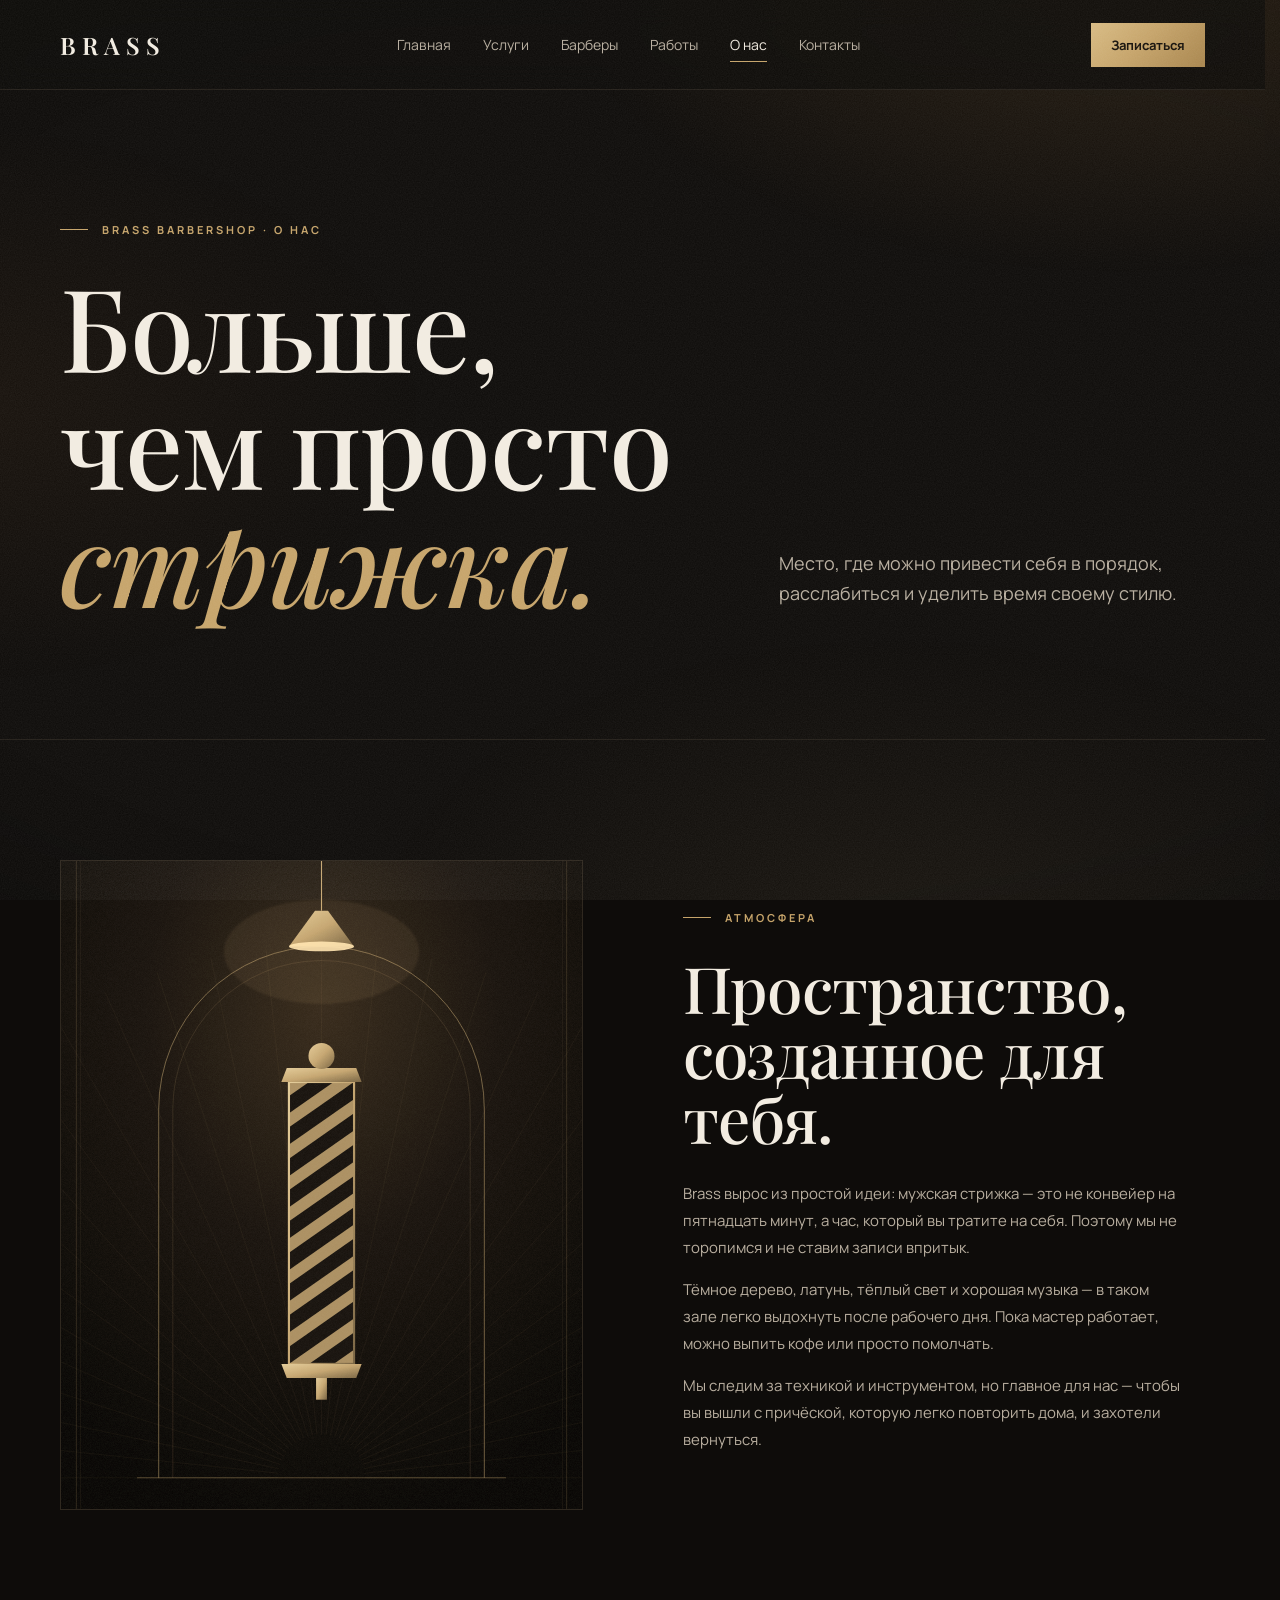
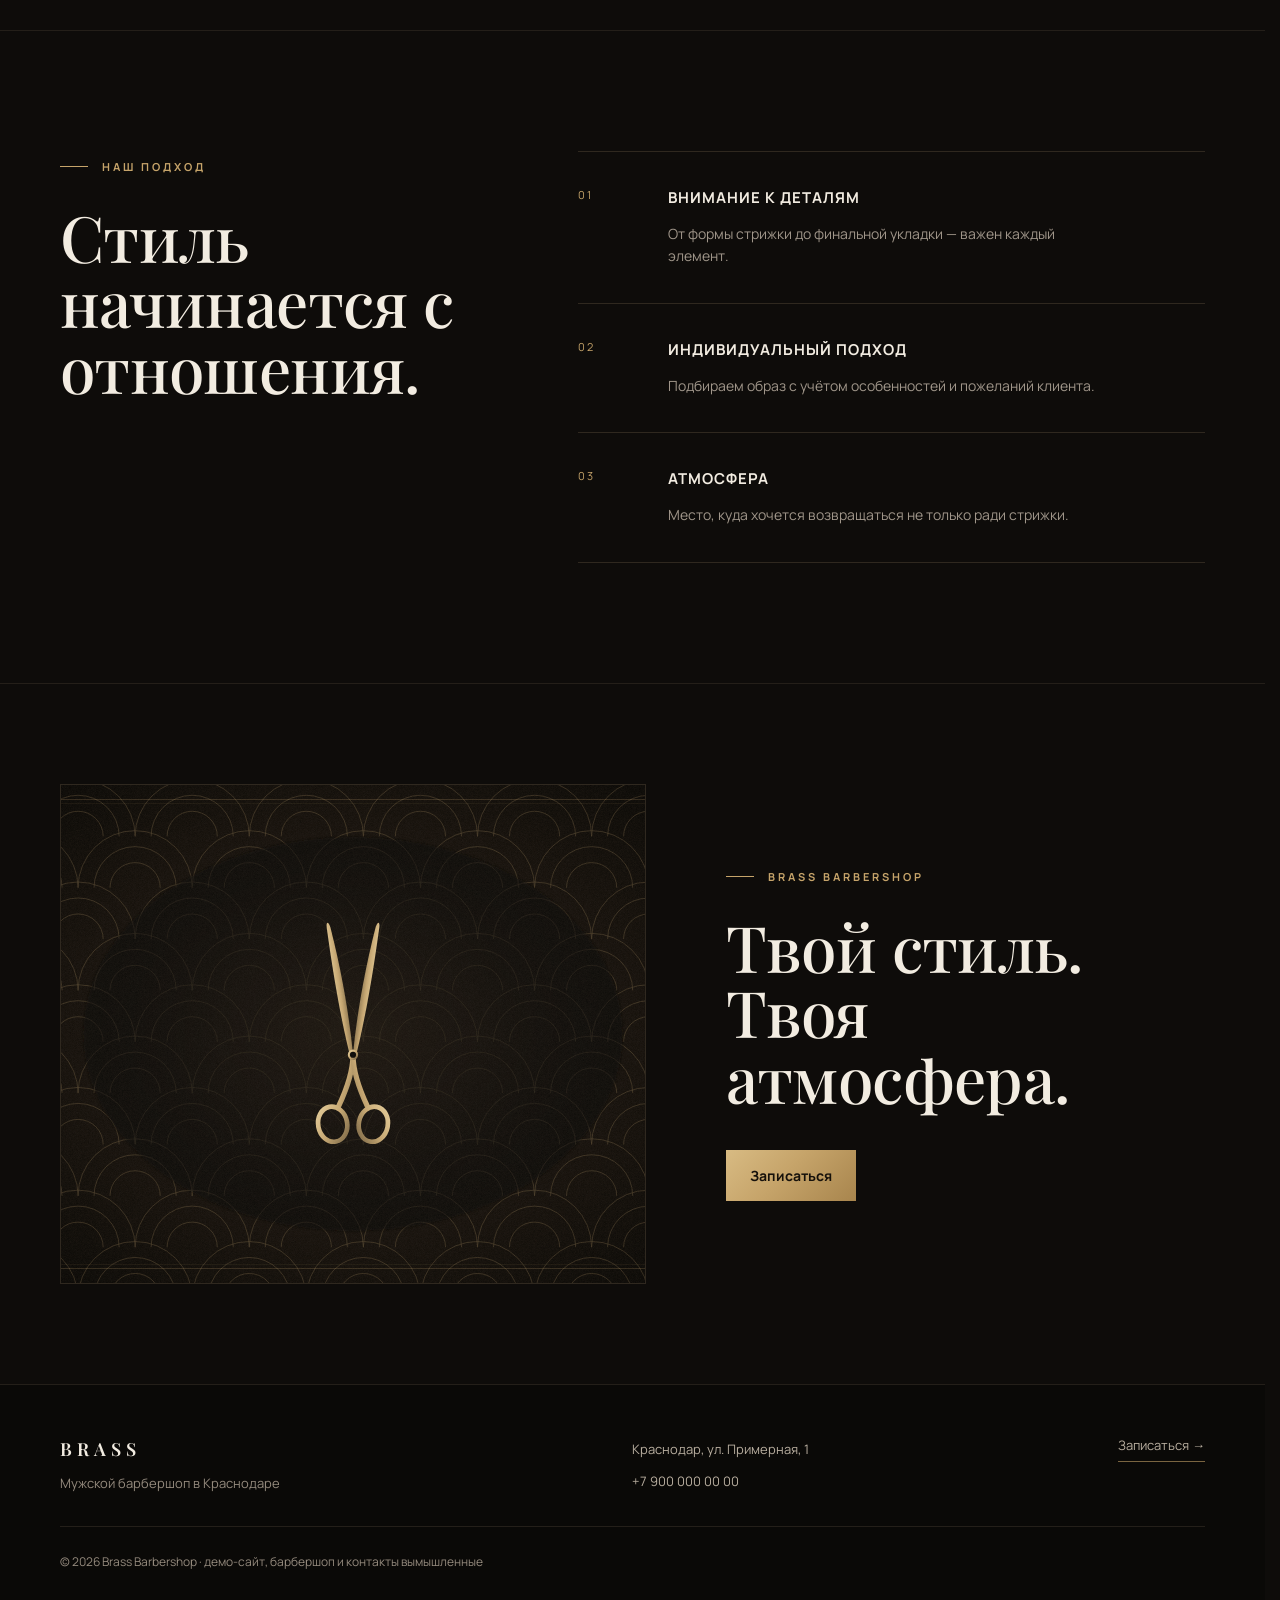
==== commit ba808840: "Fill the about page story with sample text Replace the placeholder in the "Атмосфера" block with thr" ====
--- a/about.html
+++ b/about.html
@@ -107,15 +107,26 @@
             </h2>
 
             <p>
-                Здесь будет текст о барбершопе,
-                атмосфере барбершопа и отношении
-                к клиентам.
+                Brass вырос из простой идеи: мужская
+                стрижка — это не конвейер на пятнадцать
+                минут, а час, который вы тратите на себя.
+                Поэтому мы не торопимся и не ставим
+                записи впритык.
             </p>
 
             <p>
-                Хозяин сможет заменить этот текст
-                на свою историю и описание
-                концепции заведения.
+                Тёмное дерево, латунь, тёплый свет
+                и хорошая музыка — в таком зале легко
+                выдохнуть после рабочего дня. Пока мастер
+                работает, можно выпить кофе
+                или просто помолчать.
+            </p>
+
+            <p>
+                Мы следим за техникой и инструментом,
+                но главное для нас — чтобы вы вышли
+                с причёской, которую легко повторить
+                дома, и захотели вернуться.
             </p>
 
         </div>
